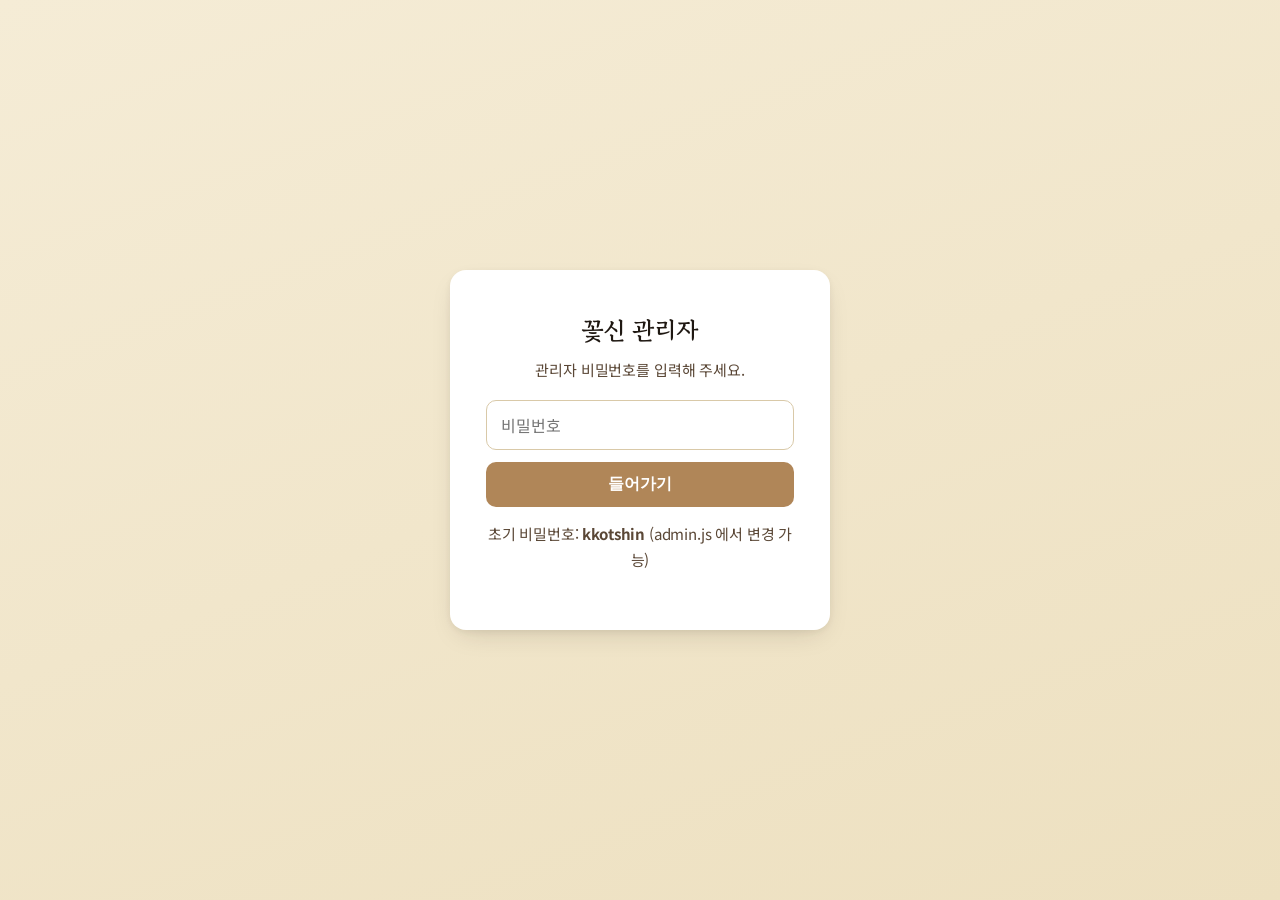
==== admin.html @ 89d8abec "꽃신 카페 홈페이지 첫 업로드 - 메인 페이지: 히어로(건물 외관 + 텍스트 패널), 공지, 시그니처, 메뉴, 갤러리(슬라이드쇼), 마을 이야기, 오시는 길 - 메뉴 데이터: 전통" ====
<!DOCTYPE html>
<html lang="ko">
<head>
  <meta charset="UTF-8" />
  <meta name="viewport" content="width=device-width, initial-scale=1.0" />
  <title>꽃신 · 관리자 페이지</title>
  <link rel="preconnect" href="https://fonts.googleapis.com" />
  <link rel="preconnect" href="https://fonts.gstatic.com" crossorigin />
  <link href="https://fonts.googleapis.com/css2?family=Gowun+Batang:wght@400;700&family=Noto+Sans+KR:wght@400;500;700&display=swap" rel="stylesheet" />
  <link rel="stylesheet" href="admin.css" />
</head>
<body>

  <!-- 비밀번호 게이트 -->
  <div class="gate" id="gate">
    <form class="gate-card" id="gateForm" autocomplete="off">
      <h1>꽃신 관리자</h1>
      <p>관리자 비밀번호를 입력해 주세요.</p>
      <input type="password" id="gatePw" placeholder="비밀번호" autocomplete="current-password" required />
      <button type="submit">들어가기</button>
      <p class="gate-hint">초기 비밀번호: <strong>kkotshin</strong> (admin.js 에서 변경 가능)</p>
    </form>
  </div>

  <!-- 관리자 본문 -->
  <main class="admin" id="admin" hidden>
    <header class="admin-header">
      <div>
        <h1>꽃신 관리자</h1>
        <p class="admin-sub">콘텐츠를 편집한 뒤 <strong>data.js 다운로드</strong>를 눌러 파일을 받으세요. 받은 파일로 서버의 <code>data.js</code> 를 덮어쓰면 홈페이지에 반영됩니다.</p>
      </div>
      <div class="admin-actions">
        <a class="btn-link" href="index.html" target="_blank">홈페이지 미리보기 ↗</a>
        <button class="btn-primary" id="exportBtn">data.js 다운로드</button>
      </div>
    </header>

    <!-- 공지·이벤트 -->
    <section class="card">
      <header class="card-head">
        <h2>① 공지 · 이벤트</h2>
        <button class="btn-add" data-add="notices">+ 새 공지 추가</button>
      </header>
      <p class="card-note">최신 공지가 가장 위에 표시됩니다. 항목이 없으면 홈페이지에는 “곧 새로운 소식을 전해드릴게요” 안내가 표시됩니다.</p>
      <div class="items" id="noticesItems"></div>
    </section>

    <!-- 시그니처 -->
    <section class="card">
      <header class="card-head">
        <h2>② 시그니처 메뉴</h2>
        <button class="btn-add" data-add="signatures">+ 시그니처 추가</button>
      </header>
      <p class="card-note">2~4개를 추천합니다. 사진을 올리려면 <code>images/</code> 폴더에 파일을 두고 경로(예: <code>images/daechu.jpg</code>)를 적어주세요.</p>
      <div class="items" id="signaturesItems"></div>
    </section>

    <!-- 갤러리 -->
    <section class="card">
      <header class="card-head">
        <h2>③ 사진 갤러리</h2>
        <button class="btn-add" data-add="gallery">+ 사진 추가</button>
      </header>
      <p class="card-note">사진 파일을 <code>images/</code> 폴더에 넣고 경로를 적으면 표시됩니다. 비워두면 자리표시 색상이 보입니다.</p>
      <div class="items" id="galleryItems"></div>
    </section>

    <!-- 메뉴 -->
    <section class="card">
      <header class="card-head">
        <h2>④ 전체 메뉴</h2>
        <button class="btn-add" data-add="menuSection">+ 카테고리 추가</button>
      </header>
      <p class="card-note">카테고리별로 메뉴를 추가/수정/삭제할 수 있습니다. 가격이 한 가지면 “단일 가격”에만 입력, HOT/ICE 둘 다면 두 칸 모두 입력하세요.</p>
      <div class="menu-meta">
        <label>메뉴 섹션 안내문<br><input type="text" id="menuNoteInput" class="full" /></label>
      </div>
      <div class="items" id="menuSectionsItems"></div>
    </section>

    <footer class="admin-footer">
      <button class="btn-primary big" id="exportBtn2">data.js 다운로드</button>
      <p>다운로드한 파일을 카페 홈페이지 폴더의 <code>data.js</code> 와 같은 이름으로 저장(덮어쓰기)하시면 홈페이지가 새 내용으로 바뀝니다.</p>
    </footer>
  </main>

  <!-- 토스트 알림 -->
  <div class="toast" id="toast" hidden></div>

  <script src="data.js"></script>
  <script src="admin.js"></script>
</body>
</html>
---- admin.css ----
:root {
  --bg: #f5f1ea;
  --surface: #ffffff;
  --ink: #1f1812;
  --ink-soft: #5a4736;
  --brown: #6d4f31;
  --wood: #b08658;
  --amber: #c89a4a;
  --line: #d9c9a8;
  --line-soft: #ece1c8;
  --danger: #b75050;
  --shadow: 0 10px 28px -10px rgba(40, 28, 16, 0.18), 0 2px 6px rgba(40, 28, 16, 0.06);
}

* { box-sizing: border-box; margin: 0; padding: 0; }

body {
  font-family: "Noto Sans KR", sans-serif;
  background: var(--bg);
  color: var(--ink);
  line-height: 1.7;
  font-weight: 400;
  letter-spacing: -0.01em;
}

h1, h2, h3 { font-family: "Gowun Batang", serif; }
code {
  background: rgba(40, 28, 16, 0.06);
  padding: 1px 6px;
  border-radius: 4px;
  font-family: ui-monospace, "SF Mono", Consolas, monospace;
  font-size: .92em;
}

/* ===== 비밀번호 게이트 ===== */
.gate {
  min-height: 100vh;
  display: flex;
  align-items: center;
  justify-content: center;
  padding: 24px;
  background: linear-gradient(160deg, #f5ecd6, #ede0c0);
}
.gate-card {
  background: var(--surface);
  padding: 40px 36px;
  border-radius: 16px;
  box-shadow: var(--shadow);
  width: 100%;
  max-width: 380px;
  text-align: center;
}
.gate-card h1 {
  font-size: 1.5rem;
  margin-bottom: 6px;
}
.gate-card p {
  color: var(--ink-soft);
  font-size: .94rem;
  margin-bottom: 18px;
}
.gate-card input {
  width: 100%;
  padding: 12px 14px;
  font-size: 1rem;
  border: 1.5px solid var(--line);
  border-radius: 10px;
  font-family: inherit;
  margin-bottom: 12px;
}
.gate-card input:focus { outline: none; border-color: var(--wood); }
.gate-card button {
  width: 100%;
  padding: 12px;
  background: var(--wood);
  color: #fff;
  border: 0;
  border-radius: 10px;
  font-size: 1rem;
  font-weight: 700;
  cursor: pointer;
  transition: background .2s;
}
.gate-card button:hover { background: var(--brown); }
.gate-hint { margin-top: 14px; font-size: .82rem; color: var(--ink-soft); }

/* ===== 관리자 본문 ===== */
.admin {
  max-width: 980px;
  margin: 0 auto;
  padding: 32px 20px 80px;
}

.admin-header {
  display: flex;
  align-items: center;
  justify-content: space-between;
  gap: 20px;
  padding-bottom: 22px;
  margin-bottom: 26px;
  border-bottom: 1px solid var(--line);
  flex-wrap: wrap;
}
.admin-header h1 { font-size: 1.6rem; margin-bottom: 4px; }
.admin-sub { color: var(--ink-soft); font-size: .92rem; max-width: 560px; }
.admin-actions { display: flex; gap: 10px; align-items: center; flex-wrap: wrap; }

.btn-primary {
  background: var(--wood);
  color: #fff;
  border: 0;
  padding: 11px 22px;
  border-radius: 10px;
  font-weight: 700;
  font-size: .95rem;
  cursor: pointer;
  font-family: inherit;
  transition: background .2s, transform .15s;
}
.btn-primary:hover { background: var(--brown); transform: translateY(-1px); }
.btn-primary.big { padding: 14px 28px; font-size: 1.02rem; }

.btn-link {
  color: var(--brown);
  text-decoration: underline;
  text-underline-offset: 4px;
  font-size: .92rem;
}
.btn-link:hover { color: var(--ink); }

/* ===== 카드 (섹션) ===== */
.card {
  background: var(--surface);
  border: 1px solid var(--line);
  border-radius: 14px;
  padding: 22px 24px;
  box-shadow: var(--shadow);
  margin-bottom: 22px;
}
.card-head {
  display: flex;
  justify-content: space-between;
  align-items: baseline;
  margin-bottom: 6px;
  flex-wrap: wrap;
  gap: 10px;
}
.card-head h2 { font-size: 1.25rem; color: var(--ink); }
.card-note { color: var(--ink-soft); font-size: .9rem; margin-bottom: 18px; }

.btn-add {
  background: rgba(176, 134, 88, 0.12);
  color: var(--brown);
  border: 1px dashed var(--wood);
  padding: 7px 14px;
  border-radius: 8px;
  font-size: .88rem;
  font-weight: 700;
  cursor: pointer;
  font-family: inherit;
  transition: background .2s;
}
.btn-add:hover { background: rgba(176, 134, 88, 0.22); }

/* ===== 아이템 ===== */
.items {
  display: flex;
  flex-direction: column;
  gap: 14px;
}
.item {
  background: var(--bg);
  border: 1px solid var(--line-soft);
  border-radius: 10px;
  padding: 16px 18px;
}
.item-head {
  display: flex;
  justify-content: space-between;
  align-items: center;
  margin-bottom: 12px;
  flex-wrap: wrap;
  gap: 8px;
}
.item-title { font-weight: 700; color: var(--brown); font-size: .94rem; letter-spacing: .04em; }
.btn-del {
  background: transparent;
  color: var(--danger);
  border: 1px solid rgba(183, 80, 80, 0.3);
  padding: 4px 11px;
  border-radius: 6px;
  font-size: .8rem;
  cursor: pointer;
  font-family: inherit;
}
.btn-del:hover { background: rgba(183, 80, 80, 0.1); }

.fields {
  display: grid;
  grid-template-columns: repeat(2, 1fr);
  gap: 10px 14px;
}
.fields label {
  display: flex;
  flex-direction: column;
  font-size: .82rem;
  color: var(--ink-soft);
  font-weight: 500;
  gap: 4px;
}
.fields label.full { grid-column: 1 / -1; }
.fields input,
.fields textarea,
.fields select {
  padding: 9px 12px;
  border: 1px solid var(--line);
  border-radius: 7px;
  font-family: inherit;
  font-size: .95rem;
  color: var(--ink);
  background: #fff;
  resize: vertical;
}
.fields input:focus,
.fields textarea:focus,
.fields select:focus { outline: none; border-color: var(--wood); }
.fields textarea { min-height: 70px; line-height: 1.55; }

.menu-meta {
  background: var(--bg);
  border-radius: 8px;
  padding: 12px 14px;
  margin-bottom: 16px;
}
.menu-meta label { display: block; font-size: .82rem; color: var(--ink-soft); font-weight: 500; }
.menu-meta input {
  width: 100%;
  padding: 8px 12px;
  border: 1px solid var(--line);
  border-radius: 6px;
  font-family: inherit;
  font-size: .95rem;
  margin-top: 4px;
}

.menu-section {
  background: var(--bg);
  border: 1px solid var(--line-soft);
  border-radius: 10px;
  padding: 14px 16px;
}
.menu-section-head {
  display: flex;
  gap: 10px;
  align-items: center;
  margin-bottom: 12px;
  flex-wrap: wrap;
}
.menu-section-head input[type="text"] {
  padding: 7px 11px;
  border: 1px solid var(--line);
  border-radius: 6px;
  font-family: inherit;
  font-size: .95rem;
}
.menu-section-head .sec-name { flex: 0 0 130px; font-weight: 700; }
.menu-section-head .sec-en { flex: 0 0 160px; color: var(--ink-soft); }
.menu-section-head label.chk {
  display: inline-flex; align-items: center; gap: 6px;
  font-size: .85rem; color: var(--ink-soft); cursor: pointer;
}

.menu-items {
  display: flex;
  flex-direction: column;
  gap: 6px;
  margin-top: 8px;
}
.menu-item-row {
  display: grid;
  grid-template-columns: 1.4fr 0.8fr 0.8fr 0.8fr auto;
  gap: 8px;
  align-items: center;
}
.menu-item-row input {
  padding: 7px 10px;
  border: 1px solid var(--line);
  border-radius: 6px;
  font-family: inherit;
  font-size: .92rem;
}
.menu-item-row input::placeholder { color: rgba(0,0,0,0.3); }
.menu-item-row .btn-del { padding: 5px 9px; font-size: .76rem; }
.menu-items-head {
  display: grid;
  grid-template-columns: 1.4fr 0.8fr 0.8fr 0.8fr auto;
  gap: 8px;
  font-size: .74rem;
  color: var(--ink-soft);
  font-weight: 700;
  letter-spacing: .08em;
  padding: 0 4px;
}
.menu-item-add {
  background: transparent;
  border: 1px dashed var(--wood);
  color: var(--brown);
  padding: 6px;
  border-radius: 6px;
  font-size: .85rem;
  cursor: pointer;
  margin-top: 4px;
  font-family: inherit;
}
.menu-item-add:hover { background: rgba(176, 134, 88, 0.1); }

/* ===== 푸터 ===== */
.admin-footer {
  text-align: center;
  margin-top: 32px;
  padding-top: 30px;
  border-top: 1px solid var(--line);
}
.admin-footer p {
  margin-top: 14px;
  color: var(--ink-soft);
  font-size: .9rem;
}

/* ===== 토스트 ===== */
.toast {
  position: fixed;
  bottom: 24px;
  left: 50%;
  transform: translateX(-50%);
  background: var(--ink);
  color: #fff;
  padding: 12px 22px;
  border-radius: 999px;
  font-size: .92rem;
  font-weight: 500;
  box-shadow: 0 12px 28px -10px rgba(0, 0, 0, 0.4);
  z-index: 100;
}

/* ===== 반응형 ===== */
@media (max-width: 640px) {
  .admin-header { flex-direction: column; align-items: flex-start; }
  .fields { grid-template-columns: 1fr; }
  .menu-item-row,
  .menu-items-head {
    grid-template-columns: 1fr 1fr;
  }
  .menu-item-row .btn-del { grid-column: 2; justify-self: end; }
  .menu-items-head { display: none; }
}
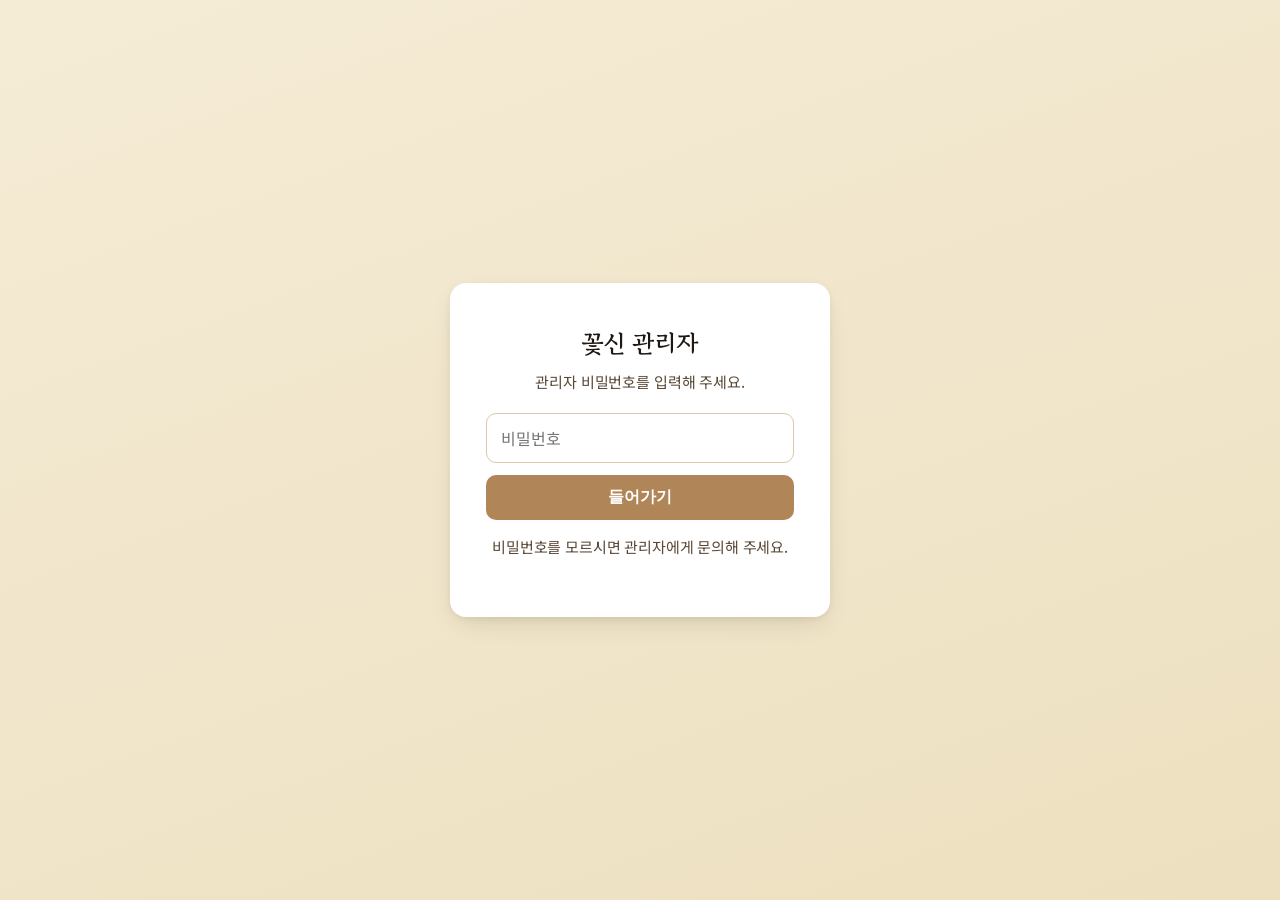
==== commit 19a375fc: "관리자 페이지 UI 수정 + 비밀번호 화면 노출 제거 - 메뉴 항목 입력 행이 카드를 넘쳐 우측이 잘리던 문제 수정   (.menu-item-row 중복 정의 제거 → 6칸 gri" ====
--- a/admin.html
+++ b/admin.html
@@ -7,7 +7,7 @@
   <link rel="preconnect" href="https://fonts.googleapis.com" />
   <link rel="preconnect" href="https://fonts.gstatic.com" crossorigin />
   <link href="https://fonts.googleapis.com/css2?family=Gowun+Batang:wght@400;700&family=Noto+Sans+KR:wght@400;500;700&display=swap" rel="stylesheet" />
-  <link rel="stylesheet" href="admin.css" />
+  <link rel="stylesheet" href="admin.css?v=20260527h" />
 </head>
 <body>
 
@@ -18,7 +18,7 @@
       <p>관리자 비밀번호를 입력해 주세요.</p>
       <input type="password" id="gatePw" placeholder="비밀번호" autocomplete="current-password" required />
       <button type="submit">들어가기</button>
-      <p class="gate-hint">초기 비밀번호: <strong>kkotshin</strong> (admin.js 에서 변경 가능)</p>
+      <p class="gate-hint">비밀번호를 모르시면 관리자에게 문의해 주세요.</p>
     </form>
   </div>
 
@@ -27,11 +27,14 @@
     <header class="admin-header">
       <div>
         <h1>꽃신 관리자</h1>
-        <p class="admin-sub">콘텐츠를 편집한 뒤 <strong>data.js 다운로드</strong>를 눌러 파일을 받으세요. 받은 파일로 서버의 <code>data.js</code> 를 덮어쓰면 홈페이지에 반영됩니다.</p>
+        <p class="admin-sub">콘텐츠를 편집한 뒤 <strong>저장</strong> 버튼을 누르면 홈페이지에 바로 반영됩니다 (약 1분 소요).</p>
       </div>
       <div class="admin-actions">
+        <span class="dirty-badge" id="dirtyBadge" hidden>● 저장하지 않은 변경사항</span>
         <a class="btn-link" href="index.html" target="_blank">홈페이지 미리보기 ↗</a>
-        <button class="btn-primary" id="exportBtn">data.js 다운로드</button>
+        <button class="btn-ghost" id="resetBtn" type="button" title="현재 사이트의 원본 값으로 되돌립니다">원본 복원</button>
+        <button class="btn-ghost" id="exportBtn" type="button" title="파일로 내려받아 직접 교체할 때 사용">파일 다운로드</button>
+        <button class="btn-primary" id="saveBtn" type="button" title="변경 내용을 홈페이지에 바로 저장합니다">저장 (사이트 반영)</button>
       </div>
     </header>
 
@@ -79,8 +82,10 @@
     </section>
 
     <footer class="admin-footer">
-      <button class="btn-primary big" id="exportBtn2">data.js 다운로드</button>
-      <p>다운로드한 파일을 카페 홈페이지 폴더의 <code>data.js</code> 와 같은 이름으로 저장(덮어쓰기)하시면 홈페이지가 새 내용으로 바뀝니다.</p>
+      <button class="btn-primary big" id="saveBtn2" type="button">저장 (사이트에 바로 반영)</button>
+      <button class="btn-ghost" id="exportBtn2" type="button">파일 다운로드</button>
+      <p><strong>저장</strong>을 누르면 변경 내용이 자동으로 홈페이지에 반영됩니다 (약 1분 소요).<br />
+      ‘파일 다운로드’ 는 직접 파일로 교체하고 싶을 때만 사용하세요.</p>
     </footer>
   </main>
 
@@ -88,6 +93,6 @@
   <div class="toast" id="toast" hidden></div>
 
   <script src="data.js"></script>
-  <script src="admin.js"></script>
+  <script src="admin.js?v=20260527h"></script>
 </body>
 </html>
--- a/admin.css
+++ b/admin.css
@@ -136,6 +136,7 @@
   padding: 22px 24px;
   box-shadow: var(--shadow);
   margin-bottom: 22px;
+  overflow: hidden;
 }
 .card-head {
   display: flex;
@@ -195,6 +196,128 @@
 }
 .btn-del:hover { background: rgba(183, 80, 80, 0.1); }
 
+/* 순서 변경 화살표 */
+.order-controls {
+  display: inline-flex;
+  gap: 4px;
+  align-items: center;
+}
+.btn-order {
+  background: #fff;
+  color: var(--ink);
+  border: 1px solid var(--line);
+  width: 28px;
+  height: 28px;
+  border-radius: 6px;
+  font-size: .85rem;
+  cursor: pointer;
+  font-family: inherit;
+  padding: 0;
+  display: inline-flex;
+  align-items: center;
+  justify-content: center;
+  transition: background .15s ease;
+}
+.btn-order:hover:not(:disabled) { background: var(--bg); border-color: var(--wood); color: var(--brown); }
+.btn-order:disabled { opacity: 0.3; cursor: not-allowed; }
+
+/* 변경사항 배지 */
+.dirty-badge {
+  display: inline-flex;
+  align-items: center;
+  padding: 6px 12px;
+  background: #fff4d4;
+  color: #8a6630;
+  border: 1px solid #e0c98a;
+  border-radius: 6px;
+  font-size: .82rem;
+  font-weight: 500;
+  letter-spacing: -0.01em;
+}
+
+/* 원본 복원 버튼 */
+.btn-ghost {
+  background: transparent;
+  color: var(--ink-soft);
+  border: 1px solid var(--line);
+  padding: 10px 18px;
+  border-radius: 8px;
+  font-family: inherit;
+  font-size: .9rem;
+  font-weight: 500;
+  cursor: pointer;
+  transition: background .15s ease, color .15s ease;
+}
+.btn-ghost:hover { background: var(--bg); color: var(--ink); border-color: var(--wood); }
+
+/* 이미지 미리보기 필드 */
+.image-field {
+  display: flex;
+  flex-direction: column;
+  gap: 8px;
+}
+.image-preview {
+  width: 100%;
+  height: 200px;
+  background: var(--bg);
+  border: 1px dashed var(--line);
+  border-radius: 7px;
+  overflow: hidden;
+  display: flex;
+  align-items: center;
+  justify-content: center;
+  padding: 8px;
+}
+.image-preview img {
+  max-width: 100%;
+  max-height: 100%;
+  width: auto;
+  height: auto;
+  object-fit: contain;   /* 사진 전체가 잘리지 않고 다 보이도록 */
+  display: block;
+}
+.image-empty {
+  font-size: .85rem;
+  color: var(--ink-soft);
+  text-align: center;
+  padding: 12px;
+}
+.image-empty small {
+  display: block;
+  font-size: .76rem;
+  margin-top: 4px;
+  opacity: 0.7;
+}
+.image-empty.image-error { color: var(--danger); }
+
+/* 메뉴 섹션 — 토글, 접힘, 메타 */
+.menu-toggle {
+  background: transparent;
+  border: 1px solid var(--line);
+  width: 28px;
+  height: 28px;
+  border-radius: 6px;
+  cursor: pointer;
+  font-size: .75rem;
+  color: var(--brown);
+  font-family: inherit;
+  padding: 0;
+  display: inline-flex;
+  align-items: center;
+  justify-content: center;
+}
+.menu-toggle:hover { background: var(--bg); }
+.menu-section.collapsed { background: rgba(176, 134, 88, 0.04); }
+.menu-meta-info {
+  font-size: .76rem;
+  color: var(--ink-soft);
+  background: var(--bg);
+  padding: 2px 8px;
+  border-radius: 4px;
+  font-weight: 500;
+}
+
+
 .fields {
   display: grid;
   grid-template-columns: repeat(2, 1fr);
@@ -248,6 +371,7 @@
   border: 1px solid var(--line-soft);
   border-radius: 10px;
   padding: 14px 16px;
+  min-width: 0;
 }
 .menu-section-head {
   display: flex;
@@ -278,11 +402,12 @@
 }
 .menu-item-row {
   display: grid;
-  grid-template-columns: 1.4fr 0.8fr 0.8fr 0.8fr auto;
+  grid-template-columns: auto minmax(90px, 1.3fr) minmax(60px, 0.8fr) minmax(60px, 0.8fr) minmax(60px, 0.8fr) auto;
   gap: 8px;
   align-items: center;
 }
 .menu-item-row input {
+  min-width: 0;            /* grid 칸 안에서 넘치지 않게 */
   padding: 7px 10px;
   border: 1px solid var(--line);
   border-radius: 6px;
@@ -290,10 +415,10 @@
   font-size: .92rem;
 }
 .menu-item-row input::placeholder { color: rgba(0,0,0,0.3); }
-.menu-item-row .btn-del { padding: 5px 9px; font-size: .76rem; }
+.menu-item-row .btn-del { padding: 5px 9px; font-size: .76rem; white-space: nowrap; }
 .menu-items-head {
   display: grid;
-  grid-template-columns: 1.4fr 0.8fr 0.8fr 0.8fr auto;
+  grid-template-columns: auto minmax(90px, 1.3fr) minmax(60px, 0.8fr) minmax(60px, 0.8fr) minmax(60px, 0.8fr) auto;
   gap: 8px;
   font-size: .74rem;
   color: var(--ink-soft);
@@ -325,7 +450,11 @@
   margin-top: 14px;
   color: var(--ink-soft);
   font-size: .9rem;
-}
+  line-height: 1.6;
+}
+.admin-footer .btn-ghost { margin-left: 10px; }
+.btn-primary:disabled,
+.btn-primary.big:disabled { opacity: 0.55; cursor: progress; }
 
 /* ===== 토스트 ===== */
 .toast {
@@ -346,11 +475,19 @@
 /* ===== 반응형 ===== */
 @media (max-width: 640px) {
   .admin-header { flex-direction: column; align-items: flex-start; }
+  .admin-actions { width: 100%; }
   .fields { grid-template-columns: 1fr; }
-  .menu-item-row,
-  .menu-items-head {
+  /* 메뉴 항목: 좁은 화면에선 카드처럼 세로 배치 */
+  .menu-items-head { display: none; }
+  .menu-item-row {
     grid-template-columns: 1fr 1fr;
+    gap: 8px 10px;
+    padding: 12px;
+    border: 1px solid var(--line-soft, #ece1c8);
+    border-radius: 8px;
+    background: #fff;
   }
-  .menu-item-row .btn-del { grid-column: 2; justify-self: end; }
-  .menu-items-head { display: none; }
-}
+  .menu-item-row .order-controls { grid-column: 1 / -1; justify-self: start; }
+  .menu-item-row > input:nth-of-type(1) { grid-column: 1 / -1; }  /* 메뉴명 한 줄 전체 */
+  .menu-item-row .btn-del { grid-column: 1 / -1; justify-self: stretch; text-align: center; }
+}
